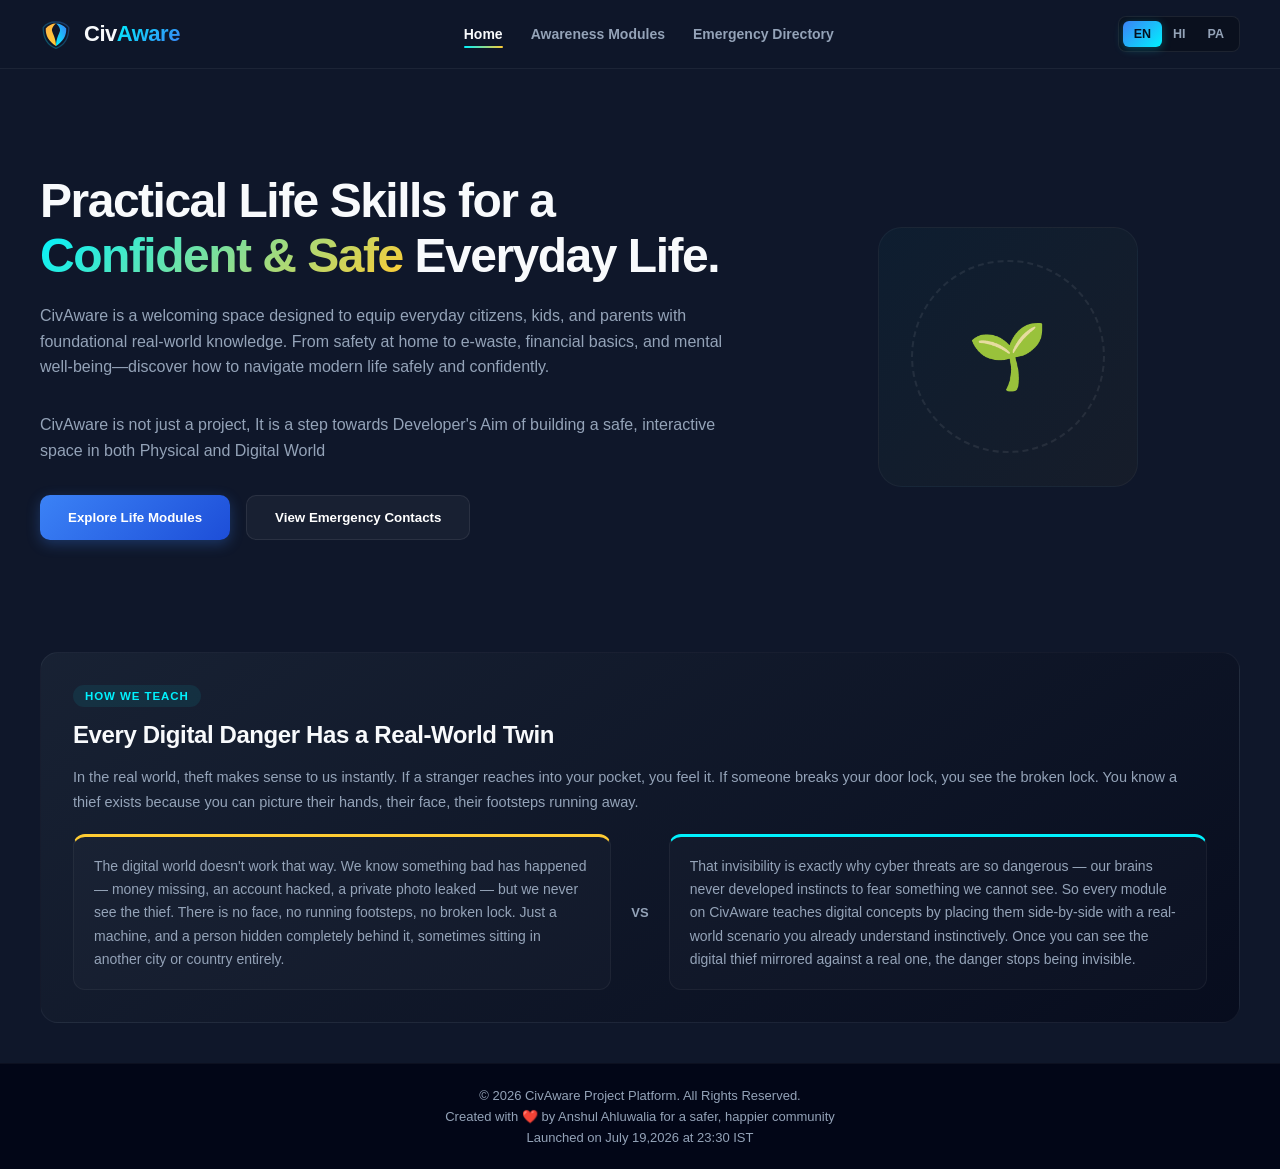
==== index/Index.html @ 6ee98484 "Version - 0.1" ====
<!DOCTYPE html>
<html lang="en">
<head>
    <meta charset="UTF-8">
    <meta name="viewport" content="width=device-width, initial-scale=1.0">
    <title>CivAware - Life Skills & Community Awareness Hub</title>
    <link rel="stylesheet" href="./index.css">
</head>
<body>

    <!-- PRIMARY TOP NAVIGATION -->
    <nav class="navbar">
        <div class="brand-logo" onclick="navigateTo('home')">
            <svg width="32" height="32" viewBox="0 0 200 200" fill="none" xmlns="http://www.w3.org/2000/svg">
                <path d="M 100,25 C 135,25 165,40 180,60 C 180,120 155,170 100,190 C 45,170 20,120 20,60 C 35,40 65,25 100,25 Z" fill="none" stroke="url(#logoTechGrad)" stroke-width="8" opacity="0.3"/>
                <path d="M 100,35 C 75,35 50,48 36,65 C 34,110 55,145 100,175 C 100,130 80,100 75,80 C 72,68 85,45 100,35 Z" fill="url(#logoJoyGrad)"/>
                <path d="M 100,35 C 125,35 150,48 164,65 C 166,110 145,145 100,175 C 100,130 120,100 125,80 C 128,68 115,45 100,35 Z" fill="url(#logoTechGrad)"/>
                <defs>
                    <linearGradient id="logoTechGrad" x1="0%" y1="100%" x2="100%" y2="0%"><stop offset="0%" stop-color="#00f2fe"/><stop offset="100%" stop-color="#3b82f6"/></linearGradient>
                    <linearGradient id="logoJoyGrad" x1="0%" y1="0%" x2="100%" y2="100%"><stop offset="0%" stop-color="#ffb347"/><stop offset="100%" stop-color="#ffcc33"/></linearGradient>
                </defs>
            </svg>
            <h1>Civ<span id="brandSpan">Aware</span></h1>
        </div>

        <ul class="nav-links" id="navLinks">
            <li><div class="nav-item active" id="nav-home" onclick="navigateTo('home')">Home</div></li>
            <li><div class="nav-item" id="nav-modules" onclick="navigateTo('modules')">Awareness Modules</div></li>
            <li><div class="nav-item" id="nav-emergency" onclick="navigateTo('emergency')">Emergency Directory</div></li>
        </ul>

        <div class="navbar-right">
            <div class="lang-selector">
                <button class="lang-btn active" onclick="switchLanguage('en')">EN</button>
                <button class="lang-btn" onclick="switchLanguage('hi')">HI</button>
                <button class="lang-btn" onclick="switchLanguage('pa')">PA</button>
            </div>
            <button class="hamburger-btn" id="hamburgerBtn" aria-label="Toggle navigation menu" onclick="toggleNavDrawer()">
                <span></span><span></span><span></span>
            </button>
        </div>
    </nav>

    <!-- MAIN INTERACTIVE WRAPPER -->
    <main class="content-wrapper">

        <!-- ================= VIEW 1: HOME PAGE ================= -->
        <div id="page-home" class="page-view active-view">
            <div class="hero-section">
                <div class="hero-text">
                    <h2 id="heroTitle">Practical Life Skills for a <span>Confident &amp; Safe</span> Everyday Life.</h2>
                    <p id="heroPara">CivAware is a welcoming space designed to equip everyday citizens, kids, and parents with foundational real-world knowledge.</p>
                    <p>CivAware is not just a project, It is a step towards Developer's Aim of building a safe, interactive space in both Physical and Digital World</p>
                    <div class="cta-group">
                        <button class="btn-primary" id="btnExplore" onclick="navigateTo('modules')">Explore Life Modules</button>
                        <button class="btn-secondary" id="btnEmergency" onclick="navigateTo('emergency')">View Emergency Contacts</button>
                    </div>
                </div>
                <div class="hero-graphics-container">
                    <div class="animated-icon-box">
                        <div class="orbit-ring"></div>
                        <div class="center-emoji">🌱</div>
                    </div>
                </div>
            </div>

            <!-- TEACHING METHOD EXPLAINER — "the invisible thief" -->
            <section class="teach-intro">
                <span class="teach-tag" id="teachTag">How We Teach</span>
                <h3 id="teachTitle">Every Digital Danger Has a Real-World Twin</h3>
                <p id="teachPara1" style="color:var(--text-muted); font-size:14.5px; line-height:1.7;"></p>
                <div class="teach-columns">
                    <div class="teach-col real">
                        <p id="teachPara2"></p>
                    </div>
                    <div class="teach-vs">VS</div>
                    <div class="teach-col digital">
                        <p id="teachPara3"></p>
                    </div>
                </div>
            </section>
        </div>

        <!-- ================= VIEW 2: MODULES MATRIX ================= -->
        <div id="page-modules" class="page-view">
            <div class="section-header">
                <h2 id="modulesHeading">Essential Life Modules</h2>
                <p id="modulesSub">Click on any module to open up sub-topics and practical everyday toolkits.</p>
            </div>

            <div class="progress-tracker">
                <div class="progress-track"><div class="progress-fill" id="progressFill"></div></div>
                <span class="progress-label" id="progressLabel">0 / 12 modules completed</span>
            </div>

            <div class="matrix-grid" id="matrixGrid">
                <!-- Module cards injected dynamically by index.js -->
            </div>
        </div>

        <!-- ================= VIEW 3: EMERGENCY DIRECTORY ================= -->
        <div id="page-emergency" class="page-view">
            <div class="section-header">
                <h2 id="emergencyHeading">Emergency Helpline Directory</h2>
                <p id="emergencySub">Quick reference guide for critical situations. Keep these numbers handy.</p>
            </div>

            <div class="emergency-table-container">
                <table class="emergency-table">
                    <thead>
                        <tr>
                            <th id="thCategory">Service Category</th>
                            <th id="thNumber">Helpline Number</th>
                            <th id="thMode">Ideal Response Mode</th>
                        </tr>
                    </thead>
                    <tbody id="emergencyTableBody">
                        <!-- Rows injected dynamically by index.js -->
                    </tbody>
                </table>
            </div>
        </div>

    </main>

    <!-- CONTENT DISPLAY OVERLAY (MODAL SUBMODULE ARCHITECTURE) -->
    <div class="modal" id="submoduleModal">
        <div class="modal-box card">
            <button class="modal-close-x" onclick="closeSubmodule()">&times;</button>
            <div id="submoduleModalContent">
                <!-- Injected via index.js without page reload latency -->
            </div>
        </div>
    </div>

    <!-- STICKY STRUCTURAL WEB APP FOOTER -->
    <footer class="app-footer">
        <p id="footerCopyright">&copy; 2026 CivAware Project Platform. All Rights Reserved.</p>
        <p class="credit" id="footerCredit">Created with ❤️ by Anshul Ahluwalia for a safer, happier community</p>
        <p>Launched on July 19,2026 at 23:30 IST</p>
    </footer> 

    <!-- Inject Data Layer Dependency First -->
    <script src="./index-data.js"></script>
    <!-- Inject Functional Script Controller -->
    <script src="./index.js"></script>
</body>
</html>
---- index/index.css ----
:root {
    --bg-dark: #0f172a;
    --bg-deep: #020617;
    --card-bg: #1e293b;
    --card-hover: #243249;
    --cyber-cyan: #00f2fe;
    --cyber-blue: #3b82f6;
    --physical-gold: #ffcc33;
    --physical-orange: #ffb347;
    --text-main: #f8fafc;
    --text-muted: #94a3b8;
    --success: #10b981;
    --crisis-red: #f43f5e;
    --transition-speed: 0.2s;
}

* {
    box-sizing: border-box;
    margin: 0;
    padding: 0;
    font-family: -apple-system, BlinkMacSystemFont, 'Segoe UI', Roboto, Helvetica, Arial, sans-serif;
    -webkit-font-smoothing: antialiased;
}

body {
    background-color: var(--bg-dark);
    color: var(--text-main);
    min-height: 100vh;
    display: flex;
    flex-direction: column;
    overflow-x: hidden;
}

/* NAVIGATION HEADER UI — sticky, and sized dynamically off viewport height/width */
.navbar {
    background: rgba(15, 23, 42, 0.85);
    backdrop-filter: blur(16px);
    border-bottom: 1px solid rgba(255, 255, 255, 0.06);
    padding: clamp(10px, 2.2vh, 16px) clamp(16px, 4vw, 40px);
    display: flex;
    justify-content: space-between;
    align-items: center;
    position: sticky;
    top: 0;
    z-index: 100;
    gap: 12px;
}

.navbar-right {
    display: flex;
    align-items: center;
    gap: 18px;
}

/* LANGUAGE SELECTOR — always visible, never hidden inside the hamburger drawer */
.lang-selector {
    display: flex;
    background: rgba(0, 0, 0, 0.25);
    padding: 4px;
    border-radius: 8px;
    border: 1px solid rgba(255, 255, 255, 0.08);
    flex-shrink: 0;
}

.lang-btn {
    background: transparent;
    border: none;
    color: var(--text-muted);
    font-weight: 700;
    padding: 6px 11px;
    border-radius: 6px;
    cursor: pointer;
    font-size: 12.5px;
    transition: background var(--transition-speed), color var(--transition-speed);
}

.lang-btn:hover { color: var(--text-main); }

.lang-btn.active {
    background: linear-gradient(135deg, var(--cyber-blue), var(--cyber-cyan));
    color: #04121f;
    box-shadow: 0 2px 10px rgba(0, 242, 254, 0.25);
}

/* HAMBURGER TOGGLE — hidden on desktop, shown under the breakpoint */
.hamburger-btn {
    display: none;
    flex-direction: column;
    justify-content: center;
    align-items: center;
    gap: 5px;
    width: 38px;
    height: 38px;
    background: rgba(255, 255, 255, 0.05);
    border: 1px solid rgba(255, 255, 255, 0.08);
    border-radius: 8px;
    cursor: pointer;
    flex-shrink: 0;
}

.hamburger-btn span {
    width: 18px;
    height: 2px;
    background: var(--text-main);
    border-radius: 2px;
    transition: transform var(--transition-speed), opacity var(--transition-speed);
}

.hamburger-btn.open span:nth-child(1) { transform: translateY(7px) rotate(45deg); }
.hamburger-btn.open span:nth-child(2) { opacity: 0; }
.hamburger-btn.open span:nth-child(3) { transform: translateY(-7px) rotate(-45deg); }

.brand-logo {
    display: flex;
    align-items: center;
    gap: 12px;
    cursor: pointer;
}

.brand-logo h1 {
    font-size: 22px;
    font-weight: 800;
    letter-spacing: -0.5px;
}

.brand-logo h1 span {
    background: linear-gradient(135deg, var(--cyber-cyan), var(--cyber-blue));
    -webkit-background-clip: text;
    -webkit-text-fill-color: transparent;
}

.nav-links {
    display: flex;
    gap: 28px;
    list-style: none;
}

/* MOBILE NAV DRAWER — becomes a slide-down panel under the breakpoint */
@media (max-width: 860px) {
    .navbar-right .lang-selector { order: 1; }
    .hamburger-btn { display: flex; order: 2; }

    .nav-links {
        position: absolute;
        top: 100%;
        left: 0;
        right: 0;
        flex-direction: column;
        gap: 0;
        background: rgba(15, 23, 42, 0.98);
        backdrop-filter: blur(16px);
        border-bottom: 1px solid rgba(255, 255, 255, 0.08);
        max-height: 0;
        overflow: hidden;
        transition: max-height 0.3s ease;
    }

    .nav-links.drawer-open {
        max-height: 320px;
    }

    .nav-links li {
        width: 100%;
        border-top: 1px solid rgba(255, 255, 255, 0.05);
    }

    .nav-item {
        padding: 16px 24px;
        width: 100%;
    }

    .nav-item.active::after { display: none; }
    .nav-item.active { background: rgba(0, 242, 254, 0.06); }
}

/* Height-driven adjustments: on short viewports (landscape phones, small laptops
   with browser chrome) shrink the hero so content isn't clipped below the fold */
@media (max-height: 640px) {
    .hero-section { min-height: auto; padding: 24px 0; }
    .navbar { padding-top: 8px; padding-bottom: 8px; }
}

.nav-item {
    color: var(--text-muted);
    font-size: 14px;
    font-weight: 600;
    cursor: pointer;
    transition: color var(--transition-speed);
    padding: 6px 0;
    position: relative;
}

.nav-item:hover, .nav-item.active {
    color: var(--text-main);
}

.nav-item.active::after {
    content: '';
    position: absolute;
    bottom: 0;
    left: 0;
    width: 100%;
    height: 2px;
    background: linear-gradient(90deg, var(--cyber-cyan), var(--physical-gold));
    border-radius: 2px;
}



/* BASE ROUTER AND SECTION STYLING */
.content-wrapper {
    flex: 1;
    padding: 40px;
    max-width: 1300px;
    width: 100%;
    margin: 0 auto;
}

.page-view {
    display: none;
    animation: fadeIn 0.25s cubic-bezier(0.4, 0, 0.2, 1);
}

.page-view.active-view {
    display: block;
}

@keyframes fadeIn {
    from { opacity: 0; transform: translateY(8px); }
    to { opacity: 1; transform: translateY(0); }
}

.section-header {
    margin-bottom: 36px;
}

.section-header h2 {
    font-size: 32px;
    font-weight: 800;
    letter-spacing: -0.5px;
    margin-bottom: 6px;
}

.section-header p {
    color: var(--text-muted);
    font-size: 15px;
}

/* MASTER CONTAINER CARDS */
.card {
    background: var(--card-bg);
    border-radius: 16px;
    padding: 24px;
    border: 1px solid rgba(255, 255, 255, 0.03);
    box-shadow: 0 10px 30px -10px rgba(0, 0, 0, 0.2);
}

/* VIEW 1: LANDING UI ARCHITECTURE */
.hero-section {
    display: grid;
    grid-template-columns: 1.2fr 0.8fr;
    gap: 40px;
    align-items: center;
    min-height: 55vh;
}

@media (max-width: 900px) {
    .hero-section { grid-template-columns: 1fr; text-align: center; }
    .hero-graphics-container { display: none; }
}

.hero-text h2 {
    font-size: 48px;
    font-weight: 900;
    line-height: 1.15;
    letter-spacing: -1.5px;
    margin-bottom: 20px;
}

.hero-text h2 span {
    background: linear-gradient(135deg, var(--cyber-cyan), var(--physical-gold));
    -webkit-background-clip: text;
    -webkit-text-fill-color: transparent;
}

.hero-text p {
    font-size: 16px;
    color: var(--text-muted);
    line-height: 1.6;
    margin-bottom: 32px;
}

.cta-group {
    display: flex;
    gap: 16px;
}

@media (max-width: 900px) { .cta-group { justify-content: center; } }

.btn-primary {
    background: linear-gradient(135deg, var(--cyber-blue), #1d4ed8);
    color: white; border: none; padding: 14px 28px; border-radius: 10px;
    font-weight: 700; cursor: pointer; transition: transform var(--transition-speed);
    box-shadow: 0 4px 14px rgba(59, 130, 246, 0.3);
}

.btn-secondary {
    background: rgba(255, 255, 255, 0.04);
    color: white; border: 1px solid rgba(255, 255, 255, 0.08); padding: 14px 28px;
    border-radius: 10px; font-weight: 700; cursor: pointer; transition: background var(--transition-speed);
}

.btn-primary:hover, .btn-secondary:hover { transform: translateY(-2px); }
.btn-secondary:hover { background: rgba(255, 255, 255, 0.08); }

.animated-icon-box {
    width: 260px; height: 260px; border-radius: 24px;
    background: linear-gradient(135deg, rgba(0,242,254,0.03), rgba(255,204,51,0.03));
    border: 1px solid rgba(255, 255, 255, 0.04);
    display: flex; align-items: center; justify-content: center; position: relative; margin: 0 auto;
}

.orbit-ring {
    position: absolute; width: 75%; height: 75%; border-radius: 50%;
    border: 2px dashed rgba(255,255,255,0.08); animation: spin 25s linear infinite;
}

.center-emoji { font-size: 64px; }
@keyframes spin { 100% { transform: rotate(360deg); } }

/* TEACHING METHOD INTRO — "the invisible thief" explainer, shown at top of home view */
.teach-intro {
    margin-top: 48px;
    background: linear-gradient(145deg, rgba(30, 41, 59, 0.6), rgba(2, 6, 23, 0.6));
    border: 1px solid rgba(255, 255, 255, 0.05);
    border-radius: 18px;
    padding: 32px;
}

.teach-tag {
    display: inline-block;
    font-size: 11.5px;
    font-weight: 800;
    letter-spacing: 0.08em;
    text-transform: uppercase;
    color: var(--cyber-cyan);
    background: rgba(0, 242, 254, 0.08);
    padding: 5px 12px;
    border-radius: 20px;
    margin-bottom: 14px;
}

.teach-intro h3 {
    font-size: 24px;
    font-weight: 800;
    letter-spacing: -0.4px;
    margin-bottom: 16px;
}

.teach-columns {
    display: grid;
    grid-template-columns: 1fr auto 1fr;
    gap: 20px;
    align-items: center;
    margin-top: 20px;
}

.teach-col {
    background: rgba(255, 255, 255, 0.02);
    border: 1px solid rgba(255, 255, 255, 0.05);
    border-radius: 12px;
    padding: 18px 20px;
}

.teach-col p { color: var(--text-muted); font-size: 14px; line-height: 1.65; margin: 0; }
.teach-col p + p { margin-top: 10px; }

.teach-col.real { border-top: 3px solid var(--physical-gold); }
.teach-col.digital { border-top: 3px solid var(--cyber-cyan); }

.teach-vs {
    font-size: 13px;
    font-weight: 800;
    color: var(--text-muted);
    text-align: center;
}

@media (max-width: 760px) {
    .teach-columns { grid-template-columns: 1fr; }
    .teach-vs { display: none; }
}

/* PROGRESS TRACKER */
.progress-tracker {
    display: flex;
    align-items: center;
    gap: 14px;
    margin-bottom: 28px;
}

.progress-track {
    flex: 1;
    height: 8px;
    background: rgba(255, 255, 255, 0.06);
    border-radius: 6px;
    overflow: hidden;
}

.progress-fill {
    height: 100%;
    background: linear-gradient(90deg, var(--cyber-cyan), var(--physical-gold));
    border-radius: 6px;
    transition: width 0.4s ease;
    width: 0%;
}

.progress-label {
    font-size: 13px;
    font-weight: 700;
    color: var(--text-muted);
    white-space: nowrap;
}

/* PER-MODULE COMPLETION CHECKBOX */
.module-card { position: relative; }

.module-check {
    position: absolute;
    top: 18px;
    right: 18px;
    display: flex;
    align-items: center;
    gap: 6px;
    z-index: 2;
}

.module-check input[type="checkbox"] {
    width: 17px;
    height: 17px;
    accent-color: var(--cyber-cyan);
    cursor: pointer;
}

.module-card.is-completed {
    border-color: rgba(16, 185, 129, 0.35);
    background: linear-gradient(145deg, var(--card-bg), rgba(16, 185, 129, 0.06));
}

.completed-badge {
    display: none;
    font-size: 11px;
    font-weight: 800;
    color: var(--success);
    margin-bottom: 8px;
}

.module-card.is-completed .completed-badge { display: block; }

/* VIEW 2: LIFE INFRASTRUCTURE MATRIX */
/* ... existing root variables ... */

/* VIEW 2: LIFE INFRASTRUCTURE MATRIX - UPDATED */
.matrix-grid {
    display: grid;
    grid-template-columns: repeat(auto-fill, minmax(320px, 1fr));
    gap: 24px;
    padding: 20px 0;
}

.module-card {
    background: var(--card-bg);
    border-radius: 16px;
    padding: 24px;
    border: 1px solid rgba(255, 255, 255, 0.03);
    text-decoration: none; /* Ensure link appearance is clean */
    color: inherit;
    display: block;
    transition: transform var(--transition-speed), border-color var(--transition-speed), background var(--transition-speed);
}

.module-card:hover {
    transform: translateY(-4px);
    background: var(--card-hover);
    border-color: rgba(255, 255, 255, 0.08);
}

.card-icon {
    font-size: 32px;
    margin-bottom: 16px;
}

.module-card h3 {
    font-size: 18px;
    font-weight: 700;
    margin-bottom: 8px;
}

.module-card p {
    color: var(--text-muted);
    font-size: 13.5px;
    line-height: 1.5;
    margin-bottom: 16px;
}

.action-link {
    font-size: 12px;
    font-weight: 700;
    color: var(--cyber-cyan);
    text-transform: uppercase;
    letter-spacing: 0.5px;
}

/* VIEW 3: HELPLINE VIEW STYLING */
.emergency-table-container {
    background: var(--card-bg);
    border-radius: 16px;
    border: 1px solid rgba(255, 255, 255, 0.04);
    overflow: hidden;
}

.emergency-table {
    width: 100%;
    border-collapse: collapse;
    text-align: left;
    font-size: 14px;
}

.emergency-table th {
    background: rgba(0, 0, 0, 0.15);
    padding: 16px 24px;
    font-weight: 700;
    color: var(--text-muted);
    border-bottom: 1px solid rgba(255, 255, 255, 0.06);
}

.emergency-table td {
    padding: 18px 24px;
    border-bottom: 1px solid rgba(255, 255, 255, 0.04);
}

.emergency-table tr:last-child td { border-bottom: none; }
.num-highlight {
    font-family: monospace;
    font-size: 16px;
    font-weight: 700;
    color: var(--physical-gold);
}

/* MODAL INTERFACES */
.modal {
    position: fixed; top: 0; left: 0; width: 100%; height: 100%;
    background: rgba(2, 6, 23, 0.85); backdrop-filter: blur(12px);
    display: flex; align-items: center; justify-content: center;
    opacity: 0; pointer-events: none; transition: opacity var(--transition-speed) ease;
    z-index: 1000;
}

.modal.open { opacity: 1; pointer-events: auto; }
.modal-box {
    width: 90%; max-width: 540px; position: relative;
    box-shadow: 0 20px 50px rgba(0,0,0,0.5);
    animation: scaleUp 0.2s cubic-bezier(0.34, 1.56, 0.64, 1);
}

@keyframes scaleUp { from { transform: scale(0.95); opacity: 0; } to { transform: scale(1); opacity: 1; } }

.modal-close-x {
    position: absolute; top: 20px; right: 20px; background: none;
    border: none; color: var(--text-muted); font-size: 24px; cursor: pointer;
}

.modal-close-x:hover { color: var(--text-main); }

.modal-content-head {
    display: flex; align-items: center; gap: 14px; margin-bottom: 16px;
}

.submodule-list {
    display: flex; flex-direction: column; gap: 10px; margin-top: 16px;
}

.submodule-item {
    background: rgba(255,255,255,0.02); border: 1px solid rgba(255,255,255,0.04);
    padding: 14px; border-radius: 10px; font-size: 13.5px; line-height: 1.4;
}

/* APP FOOTER STYLING */
.app-footer {
    background: var(--bg-deep);
    border-top: 1px solid rgba(255, 255, 255, 0.04);
    padding: 24px 40px; text-align: center; font-size: 13px; color: var(--text-muted);
    display: flex; flex-direction: column; gap: 6px; margin-top: auto;
}
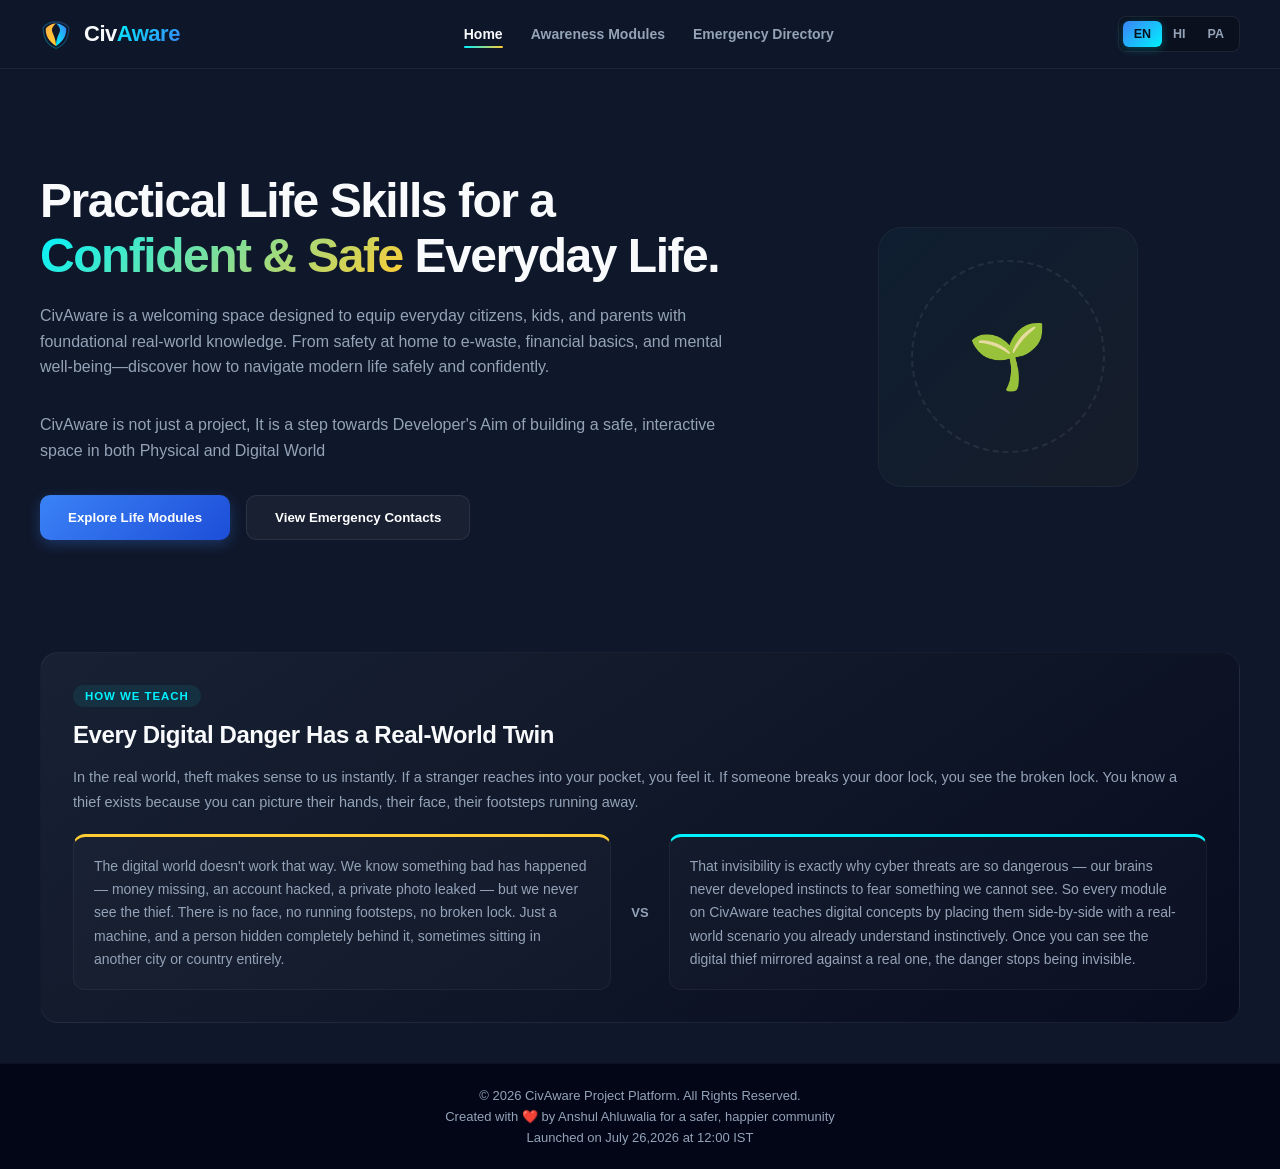
==== commit 9365f569: "Version 0.1" ====
--- a/index/Index.html
+++ b/index/Index.html
@@ -137,7 +137,7 @@
     <footer class="app-footer">
         <p id="footerCopyright">&copy; 2026 CivAware Project Platform. All Rights Reserved.</p>
         <p class="credit" id="footerCredit">Created with ❤️ by Anshul Ahluwalia for a safer, happier community</p>
-        <p>Launched on July 19,2026 at 23:30 IST</p>
+        <p>Launched on July 26,2026 at 12:00 IST</p>
     </footer> 
 
     <!-- Inject Data Layer Dependency First -->
